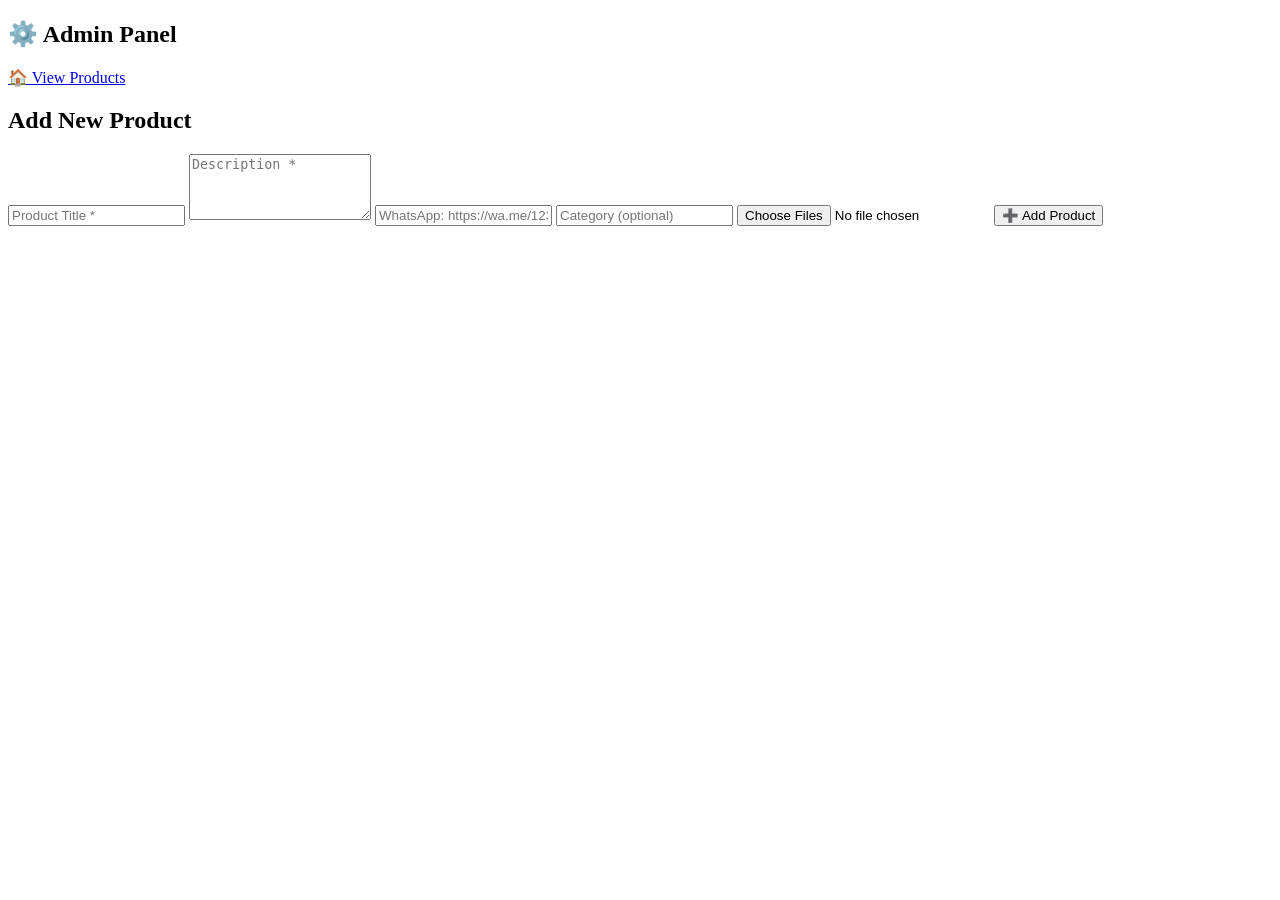
==== admin.html @ 211e9b26 "Create admin.html for adding new products This HTML file contains a form for adding new products, in" ====
<!DOCTYPE html>
<html>
<head>
    <title>Add Product</title>
    <link rel="stylesheet" href="style.css">
    <link href="https://cdnjs.cloudflare.com/ajax/libs/font-awesome/6.0.0/css/all.min.css" rel="stylesheet">
</head>
<body>
    <header>
        <nav>
            <h1>⚙️ Admin Panel</h1>
            <a href="index.html" class="home-btn">🏠 View Products</a>
        </nav>
    </header>
    
    <div class="container">
        <form id="productForm">
            <h2>Add New Product</h2>
            
            <input type="text" id="title" placeholder="Product Title *" required>
            <textarea id="description" placeholder="Description *" rows="4" required></textarea>
            <input type="url" id="buyerLink" placeholder="WhatsApp: https://wa.me/1234567890">
            <input type="text" id="category" placeholder="Category (optional)">
            
            <input type="file" id="photos" multiple accept="image/*">
            <button type="submit">➕ Add Product</button>
        </form>
    </div>
    
    <script src="script.js"></script>
    <script>
        document.getElementById('productForm').onsubmit = async (e) => {
            e.preventDefault();
            const product = {
                id: Date.now(),
                title: document.getElementById('title').value,
                description: document.getElementById('description').value,
                buyerLink: document.getElementById('buyerLink').value,
                category: document.getElementById('category').value,
                photos: []
            };
            
            // Save to localStorage
            let products = JSON.parse(localStorage.getItem('products') || '[]');
            products.unshift(product);
            localStorage.setItem('products', JSON.stringify(products));
            
            alert('✅ Product Added!');
            window.location.href = 'index.html';
        };
    </script>
</body>
</html>
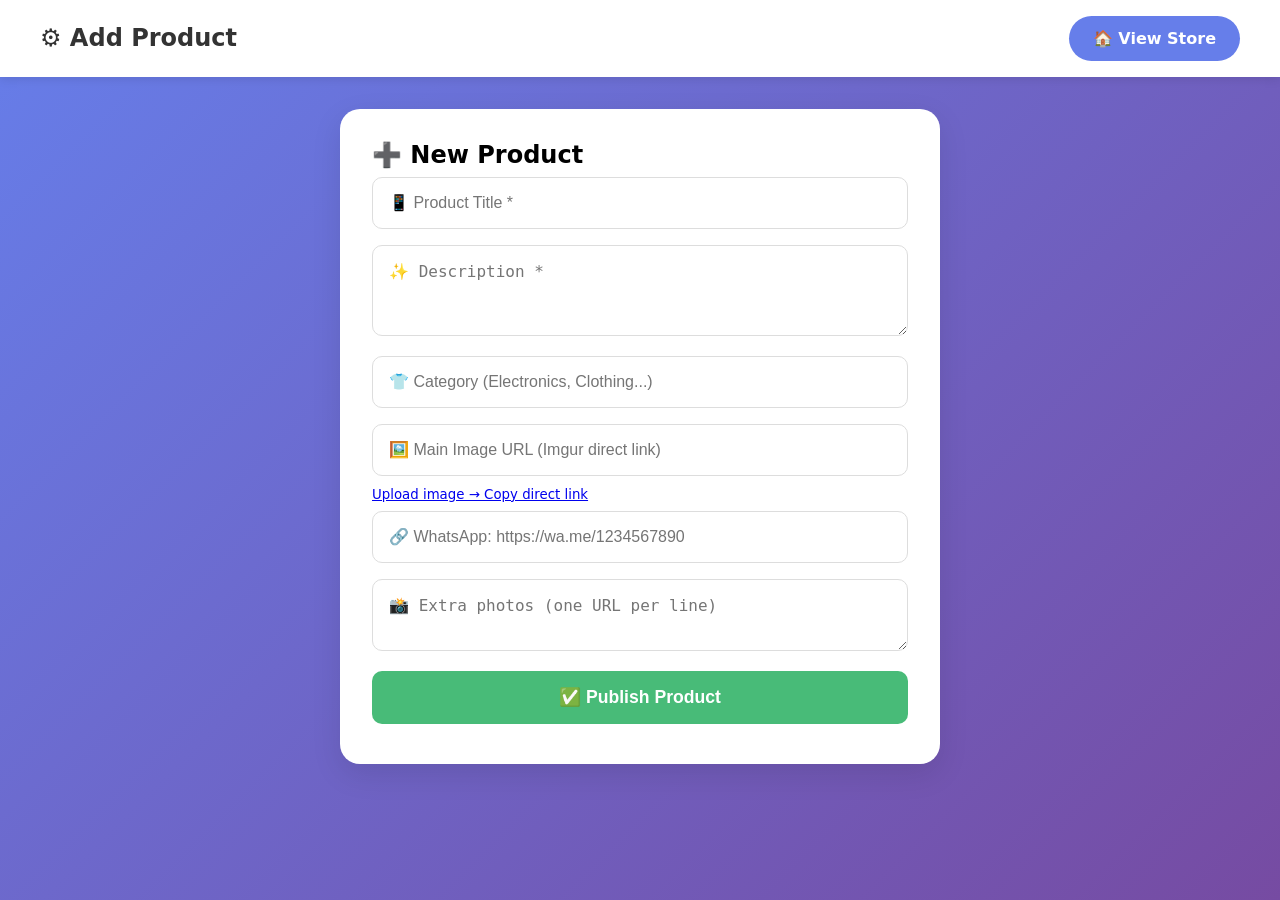
==== commit 57abf76f: "Update admin panel for adding new products" ====
--- a/admin.html
+++ b/admin.html
@@ -8,46 +8,30 @@
 <body>
     <header>
         <nav>
-            <h1>⚙️ Admin Panel</h1>
-            <a href="index.html" class="home-btn">🏠 View Products</a>
+            <h1>⚙️ Add Product</h1>
+            <a href="index.html" class="home-btn">🏠 View Store</a>
         </nav>
     </header>
     
     <div class="container">
         <form id="productForm">
-            <h2>Add New Product</h2>
+            <h2>➕ New Product</h2>
             
-            <input type="text" id="title" placeholder="Product Title *" required>
-            <textarea id="description" placeholder="Description *" rows="4" required></textarea>
-            <input type="url" id="buyerLink" placeholder="WhatsApp: https://wa.me/1234567890">
-            <input type="text" id="category" placeholder="Category (optional)">
+            <input type="text" id="title" placeholder="📱 Product Title *" required>
+            <textarea id="description" placeholder="✨ Description *" rows="3" required></textarea>
+            <input type="text" id="category" placeholder="👕 Category (Electronics, Clothing...)">
             
-            <input type="file" id="photos" multiple accept="image/*">
-            <button type="submit">➕ Add Product</button>
+            <input type="url" id="imageUrl" placeholder="🖼️ Main Image URL (Imgur direct link)">
+            <small><a href="https://imgur.com/upload" target="_blank">Upload image → Copy direct link</a></small>
+            
+            <input type="url" id="buyerLink" placeholder="🔗 WhatsApp: https://wa.me/1234567890">
+            
+            <textarea id="photosUrl" placeholder="📸 Extra photos (one URL per line)" rows="2"></textarea>
+            
+            <button type="submit" style="background:#48bb78;font-size:1.1rem;">✅ Publish Product</button>
         </form>
     </div>
     
     <script src="script.js"></script>
-    <script>
-        document.getElementById('productForm').onsubmit = async (e) => {
-            e.preventDefault();
-            const product = {
-                id: Date.now(),
-                title: document.getElementById('title').value,
-                description: document.getElementById('description').value,
-                buyerLink: document.getElementById('buyerLink').value,
-                category: document.getElementById('category').value,
-                photos: []
-            };
-            
-            // Save to localStorage
-            let products = JSON.parse(localStorage.getItem('products') || '[]');
-            products.unshift(product);
-            localStorage.setItem('products', JSON.stringify(products));
-            
-            alert('✅ Product Added!');
-            window.location.href = 'index.html';
-        };
-    </script>
 </body>
 </html>
--- a/style.css
+++ b/style.css
@@ -0,0 +1,73 @@
+* { margin:0; padding:0; box-sizing:border-box; }
+body { 
+    font-family: system-ui; 
+    background: linear-gradient(135deg, #667eea 0%, #764ba2 100%);
+    min-height: 100vh;
+}
+header { 
+    background: white; 
+    padding: 1rem; 
+    box-shadow: 0 2px 10px rgba(0,0,0,0.1);
+}
+nav { 
+    max-width: 1200px; 
+    margin: 0 auto; 
+    display: flex; 
+    justify-content: space-between; 
+    align-items: center;
+}
+h1 { color: #333; }
+.admin-btn, .home-btn { 
+    background: #667eea; 
+    color: white; 
+    padding: 0.8rem 1.5rem; 
+    text-decoration: none; 
+    border-radius: 25px; 
+    font-weight: bold;
+}
+.container { 
+    max-width: 1200px; 
+    margin: 2rem auto; 
+    padding: 0 1rem;
+}
+#productsGrid { display: grid; grid-template-columns: repeat(auto-fill, minmax(350px,1fr)); gap: 2rem; }
+form { 
+    background: white; 
+    max-width: 600px; 
+    margin: 0 auto; 
+    padding: 2rem; 
+    border-radius: 20px; 
+    box-shadow: 0 10px 30px rgba(0,0,0,0.1);
+}
+input, textarea, button { 
+    width: 100%; 
+    padding: 1rem; 
+    margin: 0.5rem 0; 
+    border: 1px solid #ddd; 
+    border-radius: 10px; 
+    font-size: 1rem;
+}
+button { 
+    background: #48bb78; 
+    color: white; 
+    border: none; 
+    cursor: pointer; 
+    font-weight: bold;
+}
+button:hover { background: #38a169; }
+.product-card {
+    background: white;
+    border-radius: 20px;
+    padding: 1.5rem;
+    box-shadow: 0 10px 30px rgba(0,0,0,0.1);
+}
+.product-title { font-size: 1.5rem; font-weight: bold; margin-bottom: 0.5rem; }
+.product-links a { 
+    display: inline-block; 
+    background: #667eea; 
+    color: white; 
+    padding: 0.8rem 1.5rem; 
+    text-decoration: none; 
+    border-radius: 25px; 
+    margin-right: 1rem;
+}
